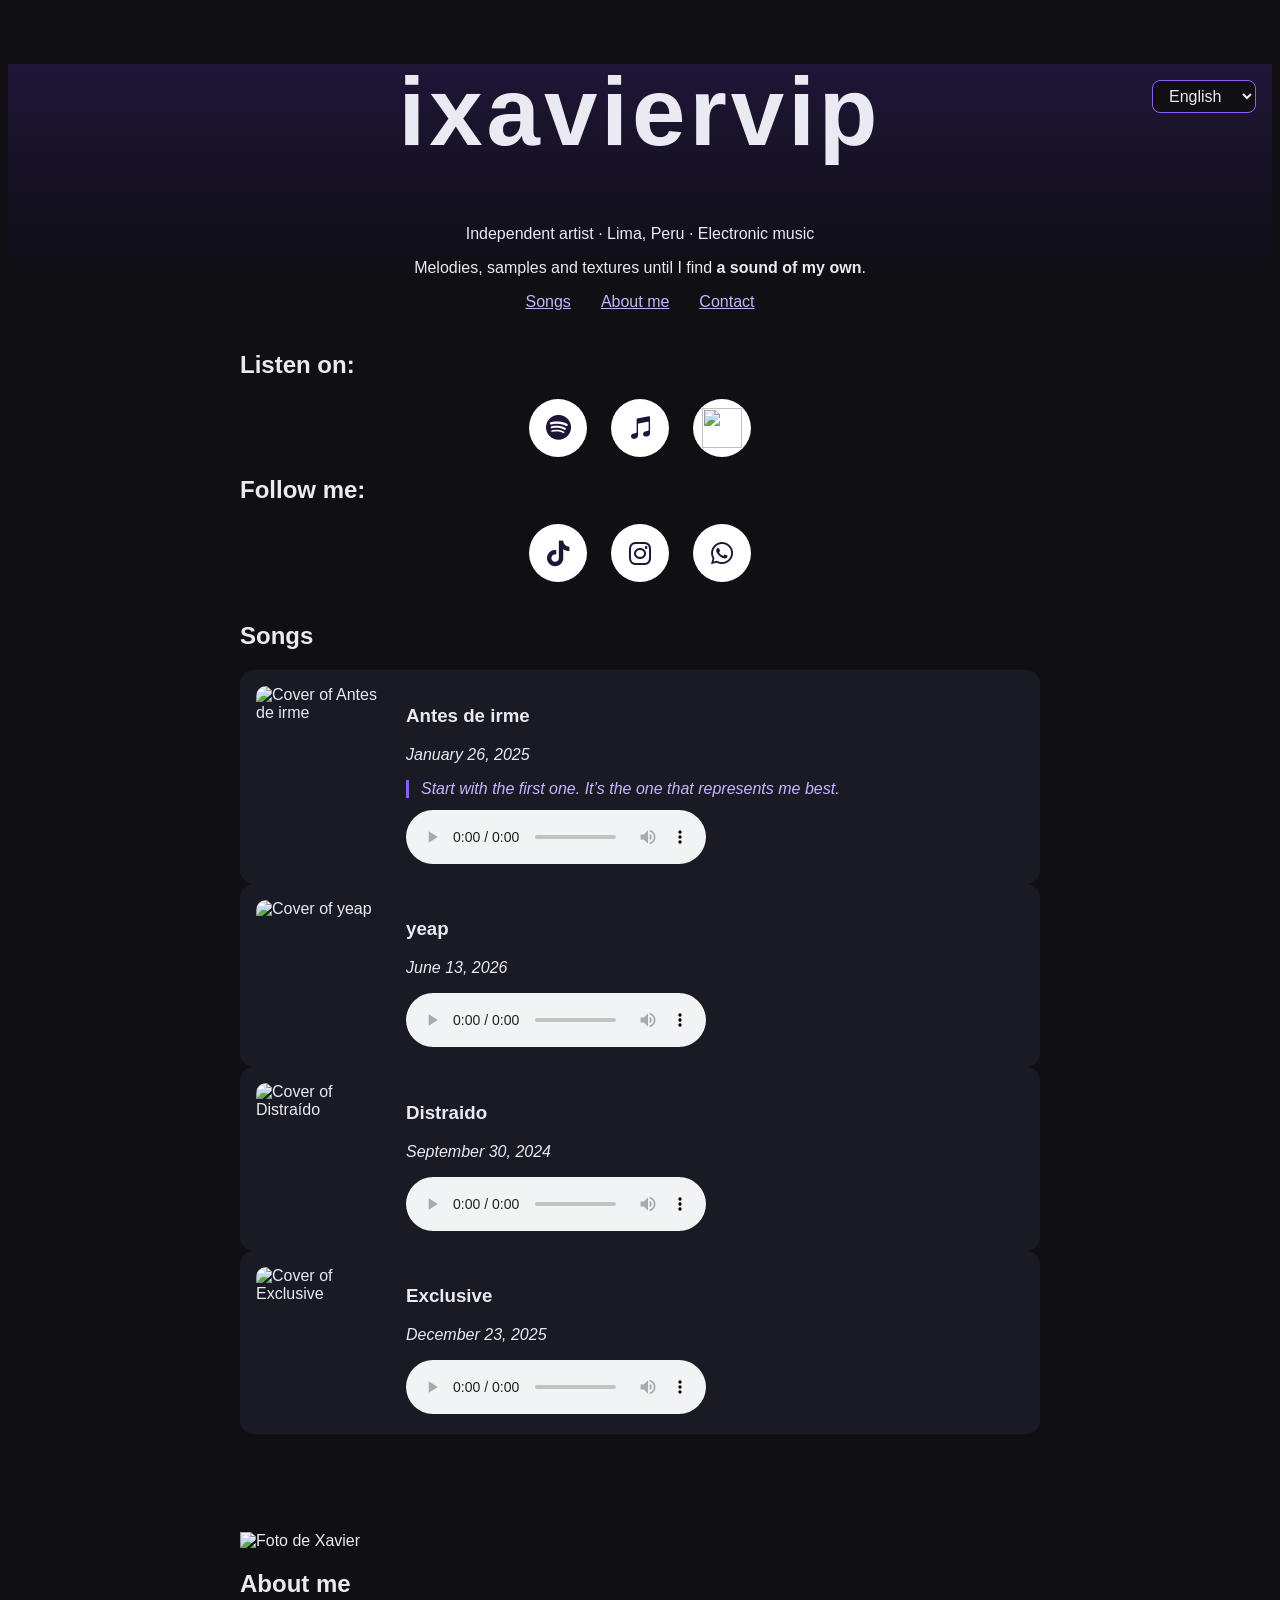
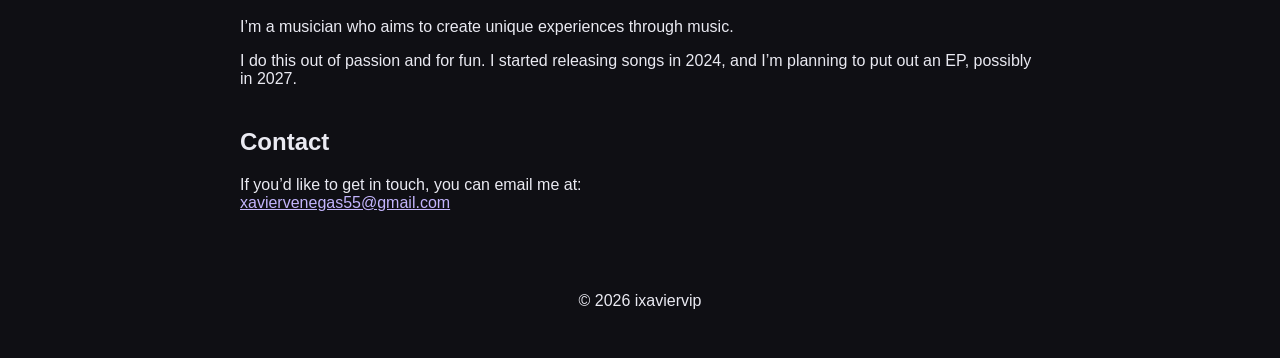
==== en.html @ b295cfc4 "Add English version of the site (en.html)" ====
<!DOCTYPE html> <!-- Indica que es un documento HTML5 -->
<html lang="en"> <!-- Raíz de la página; lang="en" = idioma inglés -->

<!-- ==========================================================
     HEAD: información de la página que no se ve en pantalla
     ========================================================== -->
<head>
    <meta charset="utf-8"> <!-- Permite tildes y la ñ -->
    <meta name="viewport" content="width=device-width, initial-scale=1"> <!-- Adapta la página al móvil -->
    <title>ixaviervip</title> <!-- Texto de la pestaña del navegador -->

    <!-- Fuente Tiny5 Duo (Google Fonts) -->
    <link rel="preconnect" href="https://fonts.googleapis.com">
    <link rel="preconnect" href="https://fonts.gstatic.com" crossorigin>
    <link href="https://fonts.googleapis.com/css2?family=Tiny5+Duo:ital,wght@0,100..900;1,100..900&display=swap" rel="stylesheet">
    <!-- Font Awesome icons -->
    <link rel="stylesheet" href="https://cdnjs.cloudflare.com/ajax/libs/font-awesome/6.5.2/css/all.min.css">

    <!-- Mis estilos -->
    <link rel="stylesheet" href="css/style.css">
</head>

<!-- ==========================================================
     BODY: todo lo que se ve en la página
     ========================================================== -->
<body>

    <!-- 1. CABECERA: nombre y descripción del artista -->
    <header>
        <!-- Language selector (dropdown, top-right corner) -->
    <div class="idiomas">
        <select onchange="location.href=this.value" aria-label="Language">
            <option value="index.html">Español</option>
            <option value="en.html" selected>English</option>
        </select>
    </div>
        <h1>ixaviervip</h1> <!-- Título principal (solo debe haber uno) -->
        <p>Independent artist · Lima, Peru · Electronic music</p>
        <p>Melodies, samples and textures until I find <strong>a sound of my own</strong>.</p> <!-- strong = negrita -->
    </header>

    <!-- 2. MENÚ: enlaces internos que llevan a cada sección por su id -->
    <nav>
        <a href="#canciones">Songs</a>
        <a href="#sobre-mi">About me</a>
        <a href="#contacto">Contact</a>
    </nav>

    <!-- 3. ENLACES: plataformas de música y redes sociales -->
    <section>
    <h2>Listen on:</h2>
        <ul class="redes">
            <li><a href="https://open.spotify.com/artist/0CFzduNz38JecWC8a5LM9j" aria-label="Spotify"><i class="fa-brands fa-spotify"></i></a></li>
            <li><a href="https://music.apple.com/gb/artist/ixaviervip/1759605586" aria-label="Apple Music"><i class="fa-brands fa-itunes-note"></i></a></li>
            <li><a href="https://music.amazon.com.mx/artists/B0DBJC9X1J/ixaviervip" aria-label="Amazon Music"><img src="img/icons/amazon-music.svg" alt=""></a></li>
        </ul>

    <h2>Follow me:</h2>
        <ul class="redes">
            <li><a href="https://www.tiktok.com/@ixaviervip" aria-label="TikTok"><i class="fa-brands fa-tiktok"></i></a></li>
            <li><a href="https://www.instagram.com/ixaviervip/" aria-label="Instagram"><i class="fa-brands fa-instagram"></i></a></li>
            <li><a href="https://whatsapp.com/channel/0029Va5AgJGAYlUStphP7M1o" aria-label="WhatsApp channel"><i class="fa-brands fa-whatsapp"></i></a></li>
        </ul>
    </section>

    <!-- 4. CANCIONES: cada article es una tarjeta (portada + título + fecha + audio) -->
    <section>
        <h2 id="canciones">Songs</h2> <!-- El id es el destino del enlace del menú -->

        <!-- Canción 1 -->
        <article>
            <img src="img/portada_antes_de_irme.png" alt="Cover of Antes de irme" width="130"> <!-- alt = descripción de la imagen -->
            <div> <!-- Agrupa el texto para ponerlo al lado de la portada -->
                <h3>Antes de irme</h3>
                <p><em>January 26, 2025</em></p> <!-- em = cursiva -->
                <blockquote>Start with the first one. It’s the one that represents me best.</blockquote> <!-- Cita -->
                <audio src="audio/Antes-de-irme.wav" controls></audio> <!-- controls = muestra los botones -->
            </div>
        </article>

        <!-- Canción 2 -->
        <article>
            <img src="img/portada_yeap.jpg" alt="Cover of yeap" width="130">
            <div>
                <h3>yeap</h3>
                <p><em>June 13, 2026</em></p>
                <audio src="audio/yeap.wav" controls></audio>
            </div>
        </article>

        <!-- Canción 3 -->
        <article>
            <img src="img/portada_distraido.png" alt="Cover of Distraído" width="130">
            <div>
                <h3>Distraido</h3>
                <p><em>September 30, 2024</em></p>
                <audio src="audio/Distraido.wav" controls></audio>
            </div>
        </article>

        <!-- Canción 4 -->
        <article>
            <img src="img/portada_exclusive.png" alt="Cover of Exclusive" width="130">
            <div>
                <h3>Exclusive</h3>
                <p><em>December 23, 2025</em></p>
                <audio src="audio/Exclusive.wav" controls></audio>
            </div>
        </article>
    </section>

    <br> <!-- Salto de línea para separar secciones (mejor hacerlo con CSS: margin) -->

    <!-- 5. SOBRE MÍ -->
    <section>
        <img src="img/xavier_sobre_mi.jpg" alt="Foto de Xavier" width="260">
        <h2 id="sobre-mi">About me</h2>
        <p>I’m a musician who aims to create unique experiences through music.</p>
        <p>I do this out of passion and for fun. I started releasing songs in 2024, and I’m planning to put out an EP, possibly in 2027.</p>
    </section>

    <!-- 6. CONTACTO -->
    <section>
        <h2 id="contacto">Contact</h2>
        <p>If you’d like to get in touch, you can email me at:<br> <!-- br = salto de línea -->
            <a href="mailto:xaviervenegas55@gmail.com">xaviervenegas55@gmail.com</a> <!-- mailto: abre el correo -->
        </p>
    </section>

    <!-- 7. PIE DE PÁGINA -->
    <footer>
        <p>© 2026 ixaviervip</p>
    </footer>

</body>
</html>
---- css/style.css ----
/* ==========================================================
   ESTILOS DE ixaviervip
   Orden: 1. Base · 2. Cabecera y título · 3. Menú
          4. Secciones · 5. Listas de enlaces
          6. Tarjetas de canciones · 7. Cita
   ========================================================== */


/* ===== 1. BASE: lo que afecta a toda la página ===== */
body {
  background: #0f0f14;           /* fondo oscuro */
  color: #eaeaf2;                /* color del texto */
  font-family: Arial, sans-serif; /* letra de todo el texto */
}


/* ===== 2. CABECERA Y TÍTULO ===== */
header {
  text-align: center;                                /* centra el texto */
  background: linear-gradient(#1f1537, #0f0f14);     /* degradado: morado arriba, oscuro abajo */
  position: relative;                                /* el selector de idioma se coloca respecto al header */
}

.idiomas {
    position: absolute;   /* lo saca del flujo normal */
    top: 16px;            /* separación desde arriba */
    right: 16px;          /* separación desde la derecha */
}

.idiomas select {
    background: #0f0f14;
    color: #eaeaf2;
    border: 1px solid #8b5cf6;
    border-radius: 8px;
    padding: 6px 12px;
    font-size: 1rem;
    cursor: pointer;
}

@media (max-width: 600px) {
    .idiomas {
        position: static;       /* en móvil deja de ser esquina y pasa a ir centrado arriba */
        width: max-content;
        margin: 12px auto 0;
    }
}

h1 {
  font-family: "Tiny5 Duo", sans-serif;   /* fuente de Google Fonts (sans-serif es el respaldo) */
  font-weight: 700;                       /* grosor de la letra */
  font-style: normal;                     /* sin cursiva */
  font-size: clamp(2.5rem, 10vw, 6rem);   /* tamaño: mínimo, ideal según pantalla, máximo */
  letter-spacing: 4px;                    /* espacio entre letras */
  line-height: 1;                         /* altura de línea ajustada */
  font-variation-settings: "ROND" 100;    /* redondea las esquinas de los píxeles */
}

a {
  color: #c4b5fd;                /* color de todos los enlaces: lila claro (legible sobre fondo oscuro) */
}

a:hover {
  color: #ffffff;                /* al pasar el ratón por encima, el enlace se vuelve blanco */
}

/* ===== 3. MENÚ DE NAVEGACIÓN ===== */
nav {
  display: flex;               /* pone los enlaces en fila */
  justify-content: center;     /* los centra */
  gap: 30px;                   /* espacio entre enlaces */
  position: sticky;            /* se queda pegado arriba al bajar */
  top: 0;                      /* pegado al borde superior */
}


/* ===== 4. SECCIONES ===== */
section {
  max-width: 800px;            /* ancho máximo del contenido */
  margin: 40px auto;           /* 40px arriba y abajo; auto = centrada */
}


/* ===== 5. LISTAS DE ENLACES (Escúchame en / Sígueme) ===== */
section ul {
  list-style: none;            /* quita los puntos */
  padding: 0;                  /* quita la sangría */
  display: flex;               /* pone los elementos en fila */
  gap: 16px;                   /* espacio entre ellos */
}

/* ===== BOTONES DE REDES Y PLATAFORMAS (círculos con icono) ===== */
.redes {
  justify-content: center;     /* centra los círculos (ya es flex por "section ul") */
  gap: 24px;                   /* separación entre ellos */
}

.redes a {
  display: flex;
  align-items: center;         /* centra el icono dentro del círculo */
  justify-content: center;
  width: 58px;
  height: 58px;
  border-radius: 50%;          /* lo hace circular */
  background: #ffffff;
  color: #1f1537;              /* color de los iconos de fuente */
  font-size: 1.6rem;           /* tamaño de esos iconos */
  text-decoration: none;
  transition: transform 0.2s, background 0.2s;
}

.redes a:hover {
  transform: translateY(-4px); /* sube un poco al pasar el ratón */
  background: #c4b5fd;         /* fondo lila al pasar el ratón */
}

.redes a img {
  width: 40px;                 /* logo de Amazon Music */
  height: 40px;
}

/* ===== 6. TARJETAS DE CANCIONES ===== */
article {
  display: flex;                    /* portada a la izquierda, texto a la derecha */
  gap: 20px;                        /* espacio entre portada y texto */
  background: #1a1a24;              /* fondo de la tarjeta */
  padding: 16px;                    /* espacio interior */
  border-radius: 14px;              /* esquinas redondeadas */
  transition: transform 0.2s;       /* anima el movimiento al pasar el ratón */
}

article:hover {
  transform: translateY(-4px);      /* la tarjeta sube 4px al pasar el ratón */
}

article img {
  width: 130px;
  height: 130px;                    /* portada cuadrada */
  object-fit: cover;                /* recorta lo que sobre en lugar de estirar */
  border-radius: 10px;              /* esquinas redondeadas */
  flex-shrink: 0;                   /* evita que se encoja al faltar espacio */
}


/* ===== 7. CITA (blockquote) ===== */
blockquote {
  margin: 8px 0 12px;               /* separación arriba y abajo */
  padding-left: 12px;               /* espacio entre la línea y el texto */
  border-left: 3px solid #8b5cf6;   /* línea morada a la izquierda */
  color: #c4b5fd;                   /* color del texto de la cita */
  font-style: italic;               /* cursiva */
}

/* ===== 8. PIE DE PÁGINA ===== */
footer {
  text-align: center;   /* centra el texto */
  padding: 24px;        /* espacio arriba y abajo */
}
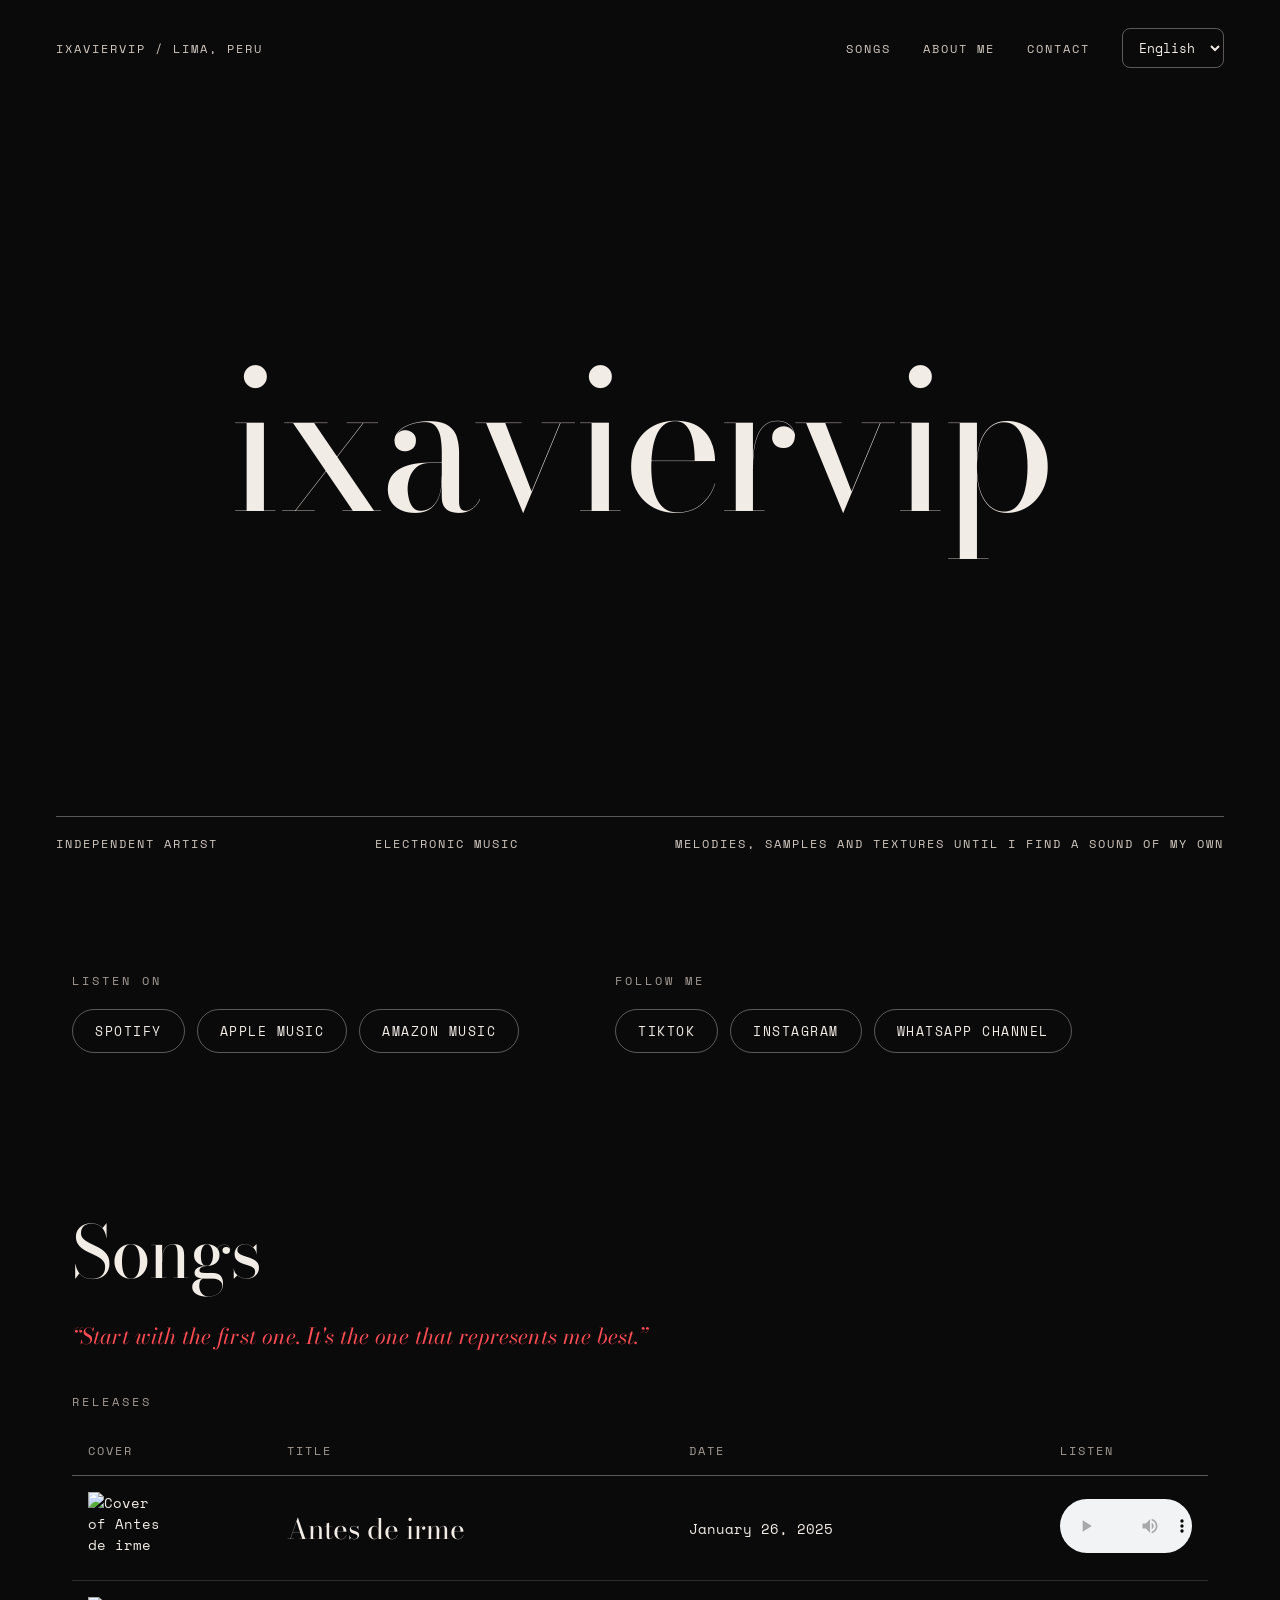
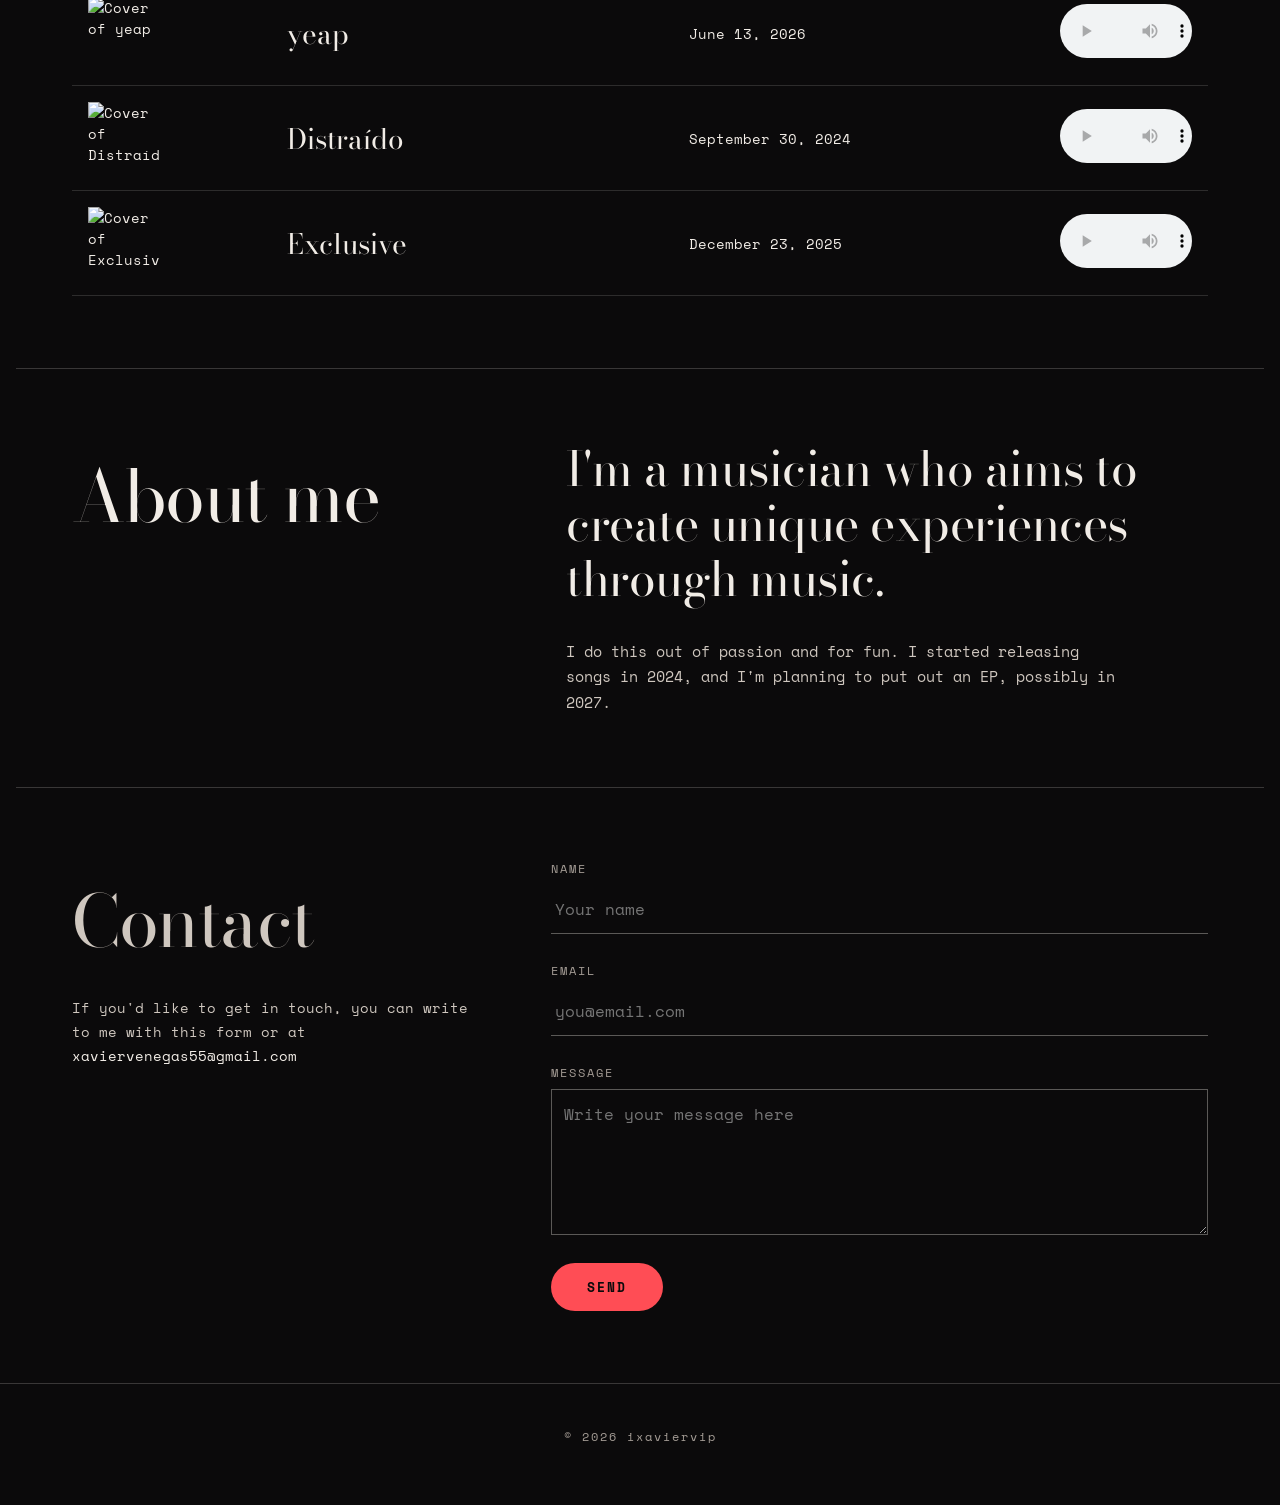
==== commit 6e1b772c: "Refactor HTML structure and improve semantics" ====
--- a/en.html
+++ b/en.html
@@ -1,136 +1,157 @@
-<!DOCTYPE html> <!-- Indica que es un documento HTML5 -->
-<html lang="en"> <!-- Raíz de la página; lang="en" = idioma inglés -->
+<!DOCTYPE html> <!-- Documento HTML5 -->
+<html lang="en"> <!-- lang="en" = esta página está en inglés -->
+    <head>
+        <meta charset="UTF-8"> <!-- Permite tildes y ñ -->
+        <meta name="viewport" content="width=device-width, initial-scale=1.0"> <!-- Adapta al móvil -->
+        <title>ixaviervip</title> <!-- Texto de la pestaña -->
 
-<!-- ==========================================================
-     HEAD: información de la página que no se ve en pantalla
-     ========================================================== -->
-<head>
-    <meta charset="utf-8"> <!-- Permite tildes y la ñ -->
-    <meta name="viewport" content="width=device-width, initial-scale=1"> <!-- Adapta la página al móvil -->
-    <title>ixaviervip</title> <!-- Texto de la pestaña del navegador -->
+        <!-- Fuentes de Google: Bodoni Moda (títulos) y Space Mono (textos pequeños) -->
+        <link rel="preconnect" href="https://fonts.googleapis.com">
+        <link rel="preconnect" href="https://fonts.gstatic.com" crossorigin>
+        <link href="https://fonts.googleapis.com/css2?family=Bodoni+Moda:ital,opsz,wght@0,6..96,400;1,6..96,400&family=Space+Mono:wght@400;700&display=swap" rel="stylesheet">
 
-    <!-- Fuente Tiny5 Duo (Google Fonts) -->
-    <link rel="preconnect" href="https://fonts.googleapis.com">
-    <link rel="preconnect" href="https://fonts.gstatic.com" crossorigin>
-    <link href="https://fonts.googleapis.com/css2?family=Tiny5+Duo:ital,wght@0,100..900;1,100..900&display=swap" rel="stylesheet">
-    <!-- Font Awesome icons -->
-    <link rel="stylesheet" href="https://cdnjs.cloudflare.com/ajax/libs/font-awesome/6.5.2/css/all.min.css">
+        <!-- Mis estilos (los mismos que en index.html) -->
+        <link rel="stylesheet" href="css/style.css">
+    </head>
+    <body>
+        <!-- 1. CABECERA: foto de fondo, menú, selector de idioma y título -->
+        <header class="hero">
+            <!-- Barra superior: nombre a la izquierda, menú e idioma a la derecha -->
+            <div class="barra">
+                <span class="etiqueta">ixaviervip / Lima, Peru</span> <!-- span = texto en línea sin significado especial -->
 
-    <!-- Mis estilos -->
-    <link rel="stylesheet" href="css/style.css">
-</head>
+                <nav class="menu"> <!-- nav = menú; los href="#..." saltan a la sección con ese id -->
+                    <a href="#canciones">Songs</a>
+                    <a href="#sobre-mi">About me</a>
+                    <a href="#contacto">Contact</a>
 
-<!-- ==========================================================
-     BODY: todo lo que se ve en la página
-     ========================================================== -->
-<body>
+                    <!-- select = desplegable; al cambiar, onchange lleva a la página elegida -->
+                    <select onchange="location.href=this.value" aria-label="Language">
+                        <option value="index.html">Español</option>
+                        <option value="en.html" selected>English</option> <!-- selected = aquí la opción activa es English -->
+                    </select>
+                </nav>
+            </div>
 
-    <!-- 1. CABECERA: nombre y descripción del artista -->
-    <header>
-        <!-- Language selector (dropdown, top-right corner) -->
-    <div class="idiomas">
-        <select onchange="location.href=this.value" aria-label="Language">
-            <option value="index.html">Español</option>
-            <option value="en.html" selected>English</option>
-        </select>
-    </div>
-        <h1>ixaviervip</h1> <!-- Título principal (solo debe haber uno) -->
-        <p>Independent artist · Lima, Peru · Electronic music</p>
-        <p>Melodies, samples and textures until I find <strong>a sound of my own</strong>.</p> <!-- strong = negrita -->
-    </header>
+            <h1>ixaviervip</h1> <!-- Título principal (solo uno por página) -->
 
-    <!-- 2. MENÚ: enlaces internos que llevan a cada sección por su id -->
-    <nav>
-        <a href="#canciones">Songs</a>
-        <a href="#sobre-mi">About me</a>
-        <a href="#contacto">Contact</a>
-    </nav>
+            <!-- Tres datos pequeños en la parte de abajo -->
+            <div class="datos">
+                <span>Independent artist</span>
+                <span>Electronic music</span>
+                <span>Melodies, samples and textures until I find a sound of my own</span>
+            </div>
+        </header>
 
-    <!-- 3. ENLACES: plataformas de música y redes sociales -->
-    <section>
-    <h2>Listen on:</h2>
-        <ul class="redes">
-            <li><a href="https://open.spotify.com/artist/0CFzduNz38JecWC8a5LM9j" aria-label="Spotify"><i class="fa-brands fa-spotify"></i></a></li>
-            <li><a href="https://music.apple.com/gb/artist/ixaviervip/1759605586" aria-label="Apple Music"><i class="fa-brands fa-itunes-note"></i></a></li>
-            <li><a href="https://music.amazon.com.mx/artists/B0DBJC9X1J/ixaviervip" aria-label="Amazon Music"><img src="img/icons/amazon-music.svg" alt=""></a></li>
-        </ul>
+        <!-- 2. ENLACES: plataformas de música y redes -->
+        <section class="enlaces">
+            <div>
+                <h2 class="etiqueta-seccion">Listen on</h2>
+                <ul class="pills"> <!-- ul = lista; cada li es un elemento -->
+                    <li><a class="pill" href="https://open.spotify.com/artist/0CFzduNz38JecWC8a5LM9j">Spotify</a></li>
+                    <li><a class="pill" href="https://music.apple.com/gb/artist/ixaviervip/1759605586">Apple Music</a></li>
+                    <li><a class="pill" href="https://music.amazon.com.mx/artists/B0DBJC9X1J/ixaviervip">Amazon Music</a></li>
+                </ul>
+            </div>
 
-    <h2>Follow me:</h2>
-        <ul class="redes">
-            <li><a href="https://www.tiktok.com/@ixaviervip" aria-label="TikTok"><i class="fa-brands fa-tiktok"></i></a></li>
-            <li><a href="https://www.instagram.com/ixaviervip/" aria-label="Instagram"><i class="fa-brands fa-instagram"></i></a></li>
-            <li><a href="https://whatsapp.com/channel/0029Va5AgJGAYlUStphP7M1o" aria-label="WhatsApp channel"><i class="fa-brands fa-whatsapp"></i></a></li>
-        </ul>
-    </section>
+            <div>
+                <h2 class="etiqueta-seccion">Follow me</h2>
+                <ul class="pills">
+                    <li><a class="pill" href="https://www.tiktok.com/@ixaviervip">TikTok</a></li>
+                    <li><a class="pill" href="https://www.instagram.com/ixaviervip/">Instagram</a></li>
+                    <li><a class="pill" href="https://whatsapp.com/channel/0029Va5AgJGAYlUStphP7M1o">WhatsApp channel</a></li>
+                </ul>
+            </div>
+        </section>
 
-    <!-- 4. CANCIONES: cada article es una tarjeta (portada + título + fecha + audio) -->
-    <section>
-        <h2 id="canciones">Songs</h2> <!-- El id es el destino del enlace del menú -->
+        <!-- 3. CANCIONES: cita + tabla -->
+        <section>
+            <h2 id="canciones" class="titulo-grande">Songs</h2> <!-- el id se queda igual: es el destino del enlace del menú -->
+            <blockquote class="cita">“Start with the first one. It's the one that represents me best.”</blockquote> <!-- blockquote = cita -->
 
-        <!-- Canción 1 -->
-        <article>
-            <img src="img/portada_antes_de_irme.png" alt="Cover of Antes de irme" width="130"> <!-- alt = descripción de la imagen -->
-            <div> <!-- Agrupa el texto para ponerlo al lado de la portada -->
-                <h3>Antes de irme</h3>
-                <p><em>January 26, 2025</em></p> <!-- em = cursiva -->
-                <blockquote>Start with the first one. It’s the one that represents me best.</blockquote> <!-- Cita -->
-                <audio src="audio/Antes-de-irme.wav" controls></audio> <!-- controls = muestra los botones -->
+            <div class="tabla-caja"> <!-- caja con scroll horizontal si la pantalla es estrecha -->
+                <table> <!-- table = tabla -->
+                    <caption>Releases</caption> <!-- título de la tabla -->
+                    <thead> <!-- cabecera de la tabla -->
+                        <tr> <!-- tr = fila -->
+                            <th scope="col">Cover</th> <!-- th = celda de título; scope="col" = título de columna -->
+                            <th scope="col">Title</th>
+                            <th scope="col">Date</th>
+                            <th scope="col">Listen</th>
+                        </tr>
+                    </thead>
+                    <tbody> <!-- cuerpo: una fila por canción -->
+                        <tr>
+                            <td><img src="img/portada_antes_de_irme.png" alt="Cover of Antes de irme"></td> <!-- td = celda normal; alt = descripción de la imagen -->
+                            <th scope="row">Antes de irme</th> <!-- scope="row" = título de fila -->
+                            <td>January 26, 2025</td>
+                            <td><audio src="audio/Antes-de-irme.wav" controls></audio></td>
+                        </tr>
+                        <tr>
+                            <td><img src="img/portada_yeap.jpg" alt="Cover of yeap"></td>
+                            <th scope="row">yeap</th>
+                            <td>June 13, 2026</td>
+                            <td><audio src="audio/yeap.wav" controls></audio></td>
+                        </tr>
+                        <tr>
+                            <td><img src="img/portada_distraido.png" alt="Cover of Distraído"></td>
+                            <th scope="row">Distraído</th>
+                            <td>September 30, 2024</td>
+                            <td><audio src="audio/Distraido.wav" controls></audio></td>
+                        </tr>
+                        <tr>
+                            <td><img src="img/portada_exclusive.png" alt="Cover of Exclusive"></td>
+                            <th scope="row">Exclusive</th>
+                            <td>December 23, 2025</td>
+                            <td><audio src="audio/Exclusive.wav" controls></audio></td>
+                        </tr>
+                    </tbody>
+                </table>
             </div>
-        </article>
+        </section>
 
-        <!-- Canción 2 -->
-        <article>
-            <img src="img/portada_yeap.jpg" alt="Cover of yeap" width="130">
-            <div>
-                <h3>yeap</h3>
-                <p><em>June 13, 2026</em></p>
-                <audio src="audio/yeap.wav" controls></audio>
+        <!-- 4. SOBRE MÍ -->
+        <section class="sobre">
+            <h2 id="sobre-mi" class="titulo-grande">About me</h2> <!-- el id se queda en español: el menú lo usa -->
+            <div class="sobre-texto">
+                <p class="frase">I'm a musician who aims to create unique experiences through music.</p>
+                <p class="detalle">I do this out of passion and for fun. I started releasing songs in 2024, and I'm planning to put out an EP, possibly in 2027.</p>
             </div>
-        </article>
+        </section>
 
-        <!-- Canción 3 -->
-        <article>
-            <img src="img/portada_distraido.png" alt="Cover of Distraído" width="130">
-            <div>
-                <h3>Distraido</h3>
-                <p><em>September 30, 2024</em></p>
-                <audio src="audio/Distraido.wav" controls></audio>
+        <!-- 5. CONTACTO: formulario -->
+        <section class="contacto">
+            <div class="contacto-info">
+                <h2 id="contacto" class="titulo-grande">Contact</h2>
+                <p>If you'd like to get in touch, you can write to me with this form or at<br> <!-- br = salto de línea -->
+                    <a href="mailto:xaviervenegas55@gmail.com">xaviervenegas55@gmail.com</a> <!-- mailto: abre el correo -->
+                </p>
             </div>
-        </article>
 
-        <!-- Canción 4 -->
-        <article>
-            <img src="img/portada_exclusive.png" alt="Cover of Exclusive" width="130">
-            <div>
-                <h3>Exclusive</h3>
-                <p><em>December 23, 2025</em></p>
-                <audio src="audio/Exclusive.wav" controls></audio>
-            </div>
-        </article>
-    </section>
+            <!-- form = formulario; action = a dónde se envían los datos; method="post" = enviar sin mostrarlos en la URL -->
+            <form class="formulario" action="https://formspree.io/f/xzerbezj" method="post">
+                <div class="campo">
+                    <label for="nombre">Name</label> <!-- label for="x" se une al campo con id="x" -->
+                    <input id="nombre" name="nombre" type="text" placeholder="Your name" required> <!-- required = obligatorio -->
+                </div>
 
-    <br> <!-- Salto de línea para separar secciones (mejor hacerlo con CSS: margin) -->
+                <div class="campo">
+                    <label for="correo">Email</label>
+                    <input id="correo" name="email" type="email" placeholder="you@email.com" required> <!-- type="email" valida el formato -->
+                </div>
 
-    <!-- 5. SOBRE MÍ -->
-    <section>
-        <img src="img/xavier_sobre_mi.jpg" alt="Foto de Xavier" width="260">
-        <h2 id="sobre-mi">About me</h2>
-        <p>I’m a musician who aims to create unique experiences through music.</p>
-        <p>I do this out of passion and for fun. I started releasing songs in 2024, and I’m planning to put out an EP, possibly in 2027.</p>
-    </section>
+                <div class="campo">
+                    <label for="mensaje">Message</label>
+                    <textarea id="mensaje" name="mensaje" rows="5" placeholder="Write your message here" required></textarea> <!-- textarea = texto largo -->
+                </div>
 
-    <!-- 6. CONTACTO -->
-    <section>
-        <h2 id="contacto">Contact</h2>
-        <p>If you’d like to get in touch, you can email me at:<br> <!-- br = salto de línea -->
-            <a href="mailto:xaviervenegas55@gmail.com">xaviervenegas55@gmail.com</a> <!-- mailto: abre el correo -->
-        </p>
-    </section>
+                <button type="submit">Send</button> <!-- botón que envía el formulario -->
+            </form>
+        </section>
 
-    <!-- 7. PIE DE PÁGINA -->
-    <footer>
-        <p>© 2026 ixaviervip</p>
-    </footer>
-
-</body>
+        <!-- 6. PIE DE PÁGINA -->
+        <footer>
+            <p>© 2026 ixaviervip</p>
+        </footer>
+    </body>
 </html>
--- a/css/style.css
+++ b/css/style.css
@@ -1,157 +1,360 @@
-/* ==========================================================
-   ESTILOS DE ixaviervip
-   Orden: 1. Base · 2. Cabecera y título · 3. Menú
-          4. Secciones · 5. Listas de enlaces
-          6. Tarjetas de canciones · 7. Cita
-   ========================================================== */
-
-
-/* ===== 1. BASE: lo que afecta a toda la página ===== */
+/* ===== 1. VARIABLES: los colores y fuentes se definen una vez y se reutilizan ===== */
+:root {
+  --fondo: #0b0a0b;                       /* negro suave */
+  --texto: #f1ece6;                       /* blanco cálido */
+  --apagado: #a39b94;                     /* gris para etiquetas */
+  --acento: #ff4d55;                      /* rojo (sale de tu foto) */
+  --linea: rgba(241, 236, 230, 0.35);     /* líneas finas */
+  --serif: "Bodoni Moda", serif;          /* letra elegante para títulos */
+  --mono: "Space Mono", monospace;        /* letra técnica para detalles */
+}
+
+/* ===== 2. BASE ===== */
+* {
+  box-sizing: border-box;      /* el padding no agranda las cajas */
+}
+
 body {
-  background: #0f0f14;           /* fondo oscuro */
-  color: #eaeaf2;                /* color del texto */
-  font-family: Arial, sans-serif; /* letra de todo el texto */
-}
-
-
-/* ===== 2. CABECERA Y TÍTULO ===== */
-header {
-  text-align: center;                                /* centra el texto */
-  background: linear-gradient(#1f1537, #0f0f14);     /* degradado: morado arriba, oscuro abajo */
-  position: relative;                                /* el selector de idioma se coloca respecto al header */
-}
-
-.idiomas {
-    position: absolute;   /* lo saca del flujo normal */
-    top: 16px;            /* separación desde arriba */
-    right: 16px;          /* separación desde la derecha */
-}
-
-.idiomas select {
-    background: #0f0f14;
-    color: #eaeaf2;
-    border: 1px solid #8b5cf6;
-    border-radius: 8px;
-    padding: 6px 12px;
-    font-size: 1rem;
-    cursor: pointer;
-}
-
-@media (max-width: 600px) {
-    .idiomas {
-        position: static;       /* en móvil deja de ser esquina y pasa a ir centrado arriba */
-        width: max-content;
-        margin: 12px auto 0;
-    }
+  margin: 0;                   /* quita el margen por defecto */
+  background: var(--fondo);
+  color: var(--texto);
+  font-family: var(--mono);
+}
+
+a {
+  color: var(--texto);
+  text-decoration: none;       /* sin subrayado */
+}
+
+a:hover {
+  color: var(--acento);        /* al pasar el ratón se vuelve rojo */
+}
+
+/* Cada sección: ancho máximo, centrada y con aire alrededor */
+section {
+  max-width: 1248px;
+  margin: 0 auto;              /* auto = centrada */
+  padding: 72px 56px;
+}
+
+/* Etiqueta pequeña en mayúsculas, la usan varios títulos */
+.etiqueta-seccion {
+  margin: 0 0 20px;
+  font-family: var(--mono);
+  font-weight: 400;
+  font-size: 12px;
+  letter-spacing: 3px;         /* espacio entre letras */
+  text-transform: uppercase;   /* todo en mayúsculas */
+  color: var(--apagado);
+}
+
+/* Título grande en serif (Canciones, Contacto) */
+.titulo-grande {
+  margin: 0 0 12px;
+  font-family: var(--serif);
+  font-weight: 400;
+  font-size: clamp(40px, 6vw, 72px);   /* mínimo, ideal según pantalla, máximo */
+  letter-spacing: -0.02em;
+}
+
+/* ===== 3. CABECERA (HERO) ===== */
+.hero {
+  min-height: 100vh;                   /* ocupa toda la altura de la pantalla */
+  display: flex;
+  flex-direction: column;              /* apila: barra, título, datos */
+  justify-content: space-between;      /* barra arriba, título en medio, datos abajo */
+  padding: 28px 56px 48px;
+  /* capa oscura (degradado) + foto; la ruta lleva ../ porque se cuenta desde la carpeta css/ */
+  background-image:
+    linear-gradient(rgba(11, 10, 11, 0.55), rgba(11, 10, 11, 0.92)),
+    url("../img/hero.jpg");
+  background-size: cover;              /* la foto cubre todo sin deformarse */
+  background-position: center 35%;
+}
+
+.barra {
+  display: flex;
+  flex-wrap: wrap;                     /* en pantallas pequeñas pasa a otra línea */
+  justify-content: space-between;      /* uno a cada lado */
+  align-items: center;
+  gap: 16px 32px;
+}
+
+/* Textos pequeños en mayúsculas de la cabecera */
+.etiqueta,
+.menu a,
+.datos span {
+  font-family: var(--mono);
+  font-size: 12px;
+  letter-spacing: 2px;
+  text-transform: uppercase;
+  color: #cfc7bf;
+}
+
+.menu {
+  display: flex;
+  flex-wrap: wrap;
+  align-items: center;
+  gap: 12px 32px;
+}
+
+.menu a:hover {
+  color: var(--acento);
+}
+
+/* Desplegable de idioma */
+.menu select {
+  background: transparent;
+  color: var(--texto);
+  border: 1px solid var(--linea);
+  border-radius: 8px;
+  padding: 8px 12px;
+  font-family: var(--mono);
+  font-size: 13px;
+  cursor: pointer;
+}
+
+.menu select option {
+  background: var(--fondo);            /* para que la lista desplegada se lea */
+  color: var(--texto);
 }
 
 h1 {
-  font-family: "Tiny5 Duo", sans-serif;   /* fuente de Google Fonts (sans-serif es el respaldo) */
-  font-weight: 700;                       /* grosor de la letra */
-  font-style: normal;                     /* sin cursiva */
-  font-size: clamp(2.5rem, 10vw, 6rem);   /* tamaño: mínimo, ideal según pantalla, máximo */
-  letter-spacing: 4px;                    /* espacio entre letras */
-  line-height: 1;                         /* altura de línea ajustada */
-  font-variation-settings: "ROND" 100;    /* redondea las esquinas de los píxeles */
-}
-
-a {
-  color: #c4b5fd;                /* color de todos los enlaces: lila claro (legible sobre fondo oscuro) */
-}
-
-a:hover {
-  color: #ffffff;                /* al pasar el ratón por encima, el enlace se vuelve blanco */
-}
-
-/* ===== 3. MENÚ DE NAVEGACIÓN ===== */
-nav {
-  display: flex;               /* pone los enlaces en fila */
-  justify-content: center;     /* los centra */
-  gap: 30px;                   /* espacio entre enlaces */
-  position: sticky;            /* se queda pegado arriba al bajar */
-  top: 0;                      /* pegado al borde superior */
-}
-
-
-/* ===== 4. SECCIONES ===== */
-section {
-  max-width: 800px;            /* ancho máximo del contenido */
-  margin: 40px auto;           /* 40px arriba y abajo; auto = centrada */
-}
-
-
-/* ===== 5. LISTAS DE ENLACES (Escúchame en / Sígueme) ===== */
-section ul {
-  list-style: none;            /* quita los puntos */
-  padding: 0;                  /* quita la sangría */
-  display: flex;               /* pone los elementos en fila */
-  gap: 16px;                   /* espacio entre ellos */
-}
-
-/* ===== BOTONES DE REDES Y PLATAFORMAS (círculos con icono) ===== */
-.redes {
-  justify-content: center;     /* centra los círculos (ya es flex por "section ul") */
-  gap: 24px;                   /* separación entre ellos */
-}
-
-.redes a {
-  display: flex;
-  align-items: center;         /* centra el icono dentro del círculo */
-  justify-content: center;
-  width: 58px;
-  height: 58px;
-  border-radius: 50%;          /* lo hace circular */
-  background: #ffffff;
-  color: #1f1537;              /* color de los iconos de fuente */
-  font-size: 1.6rem;           /* tamaño de esos iconos */
-  text-decoration: none;
-  transition: transform 0.2s, background 0.2s;
-}
-
-.redes a:hover {
-  transform: translateY(-4px); /* sube un poco al pasar el ratón */
-  background: #c4b5fd;         /* fondo lila al pasar el ratón */
-}
-
-.redes a img {
-  width: 40px;                 /* logo de Amazon Music */
-  height: 40px;
-}
-
-/* ===== 6. TARJETAS DE CANCIONES ===== */
-article {
-  display: flex;                    /* portada a la izquierda, texto a la derecha */
-  gap: 20px;                        /* espacio entre portada y texto */
-  background: #1a1a24;              /* fondo de la tarjeta */
-  padding: 16px;                    /* espacio interior */
-  border-radius: 14px;              /* esquinas redondeadas */
-  transition: transform 0.2s;       /* anima el movimiento al pasar el ratón */
-}
-
-article:hover {
-  transform: translateY(-4px);      /* la tarjeta sube 4px al pasar el ratón */
-}
-
-article img {
-  width: 130px;
-  height: 130px;                    /* portada cuadrada */
-  object-fit: cover;                /* recorta lo que sobre en lugar de estirar */
-  border-radius: 10px;              /* esquinas redondeadas */
-  flex-shrink: 0;                   /* evita que se encoja al faltar espacio */
-}
-
-
-/* ===== 7. CITA (blockquote) ===== */
-blockquote {
-  margin: 8px 0 12px;               /* separación arriba y abajo */
-  padding-left: 12px;               /* espacio entre la línea y el texto */
-  border-left: 3px solid #8b5cf6;   /* línea morada a la izquierda */
-  color: #c4b5fd;                   /* color del texto de la cita */
-  font-style: italic;               /* cursiva */
+  margin: 0;
+  font-family: var(--serif);
+  font-weight: 400;
+  font-size: clamp(56px, 15vw, 232px); /* enorme y se adapta a la pantalla */
+  line-height: 0.9;
+  letter-spacing: -0.03em;             /* letras muy juntas */
+  text-align: center;
+}
+
+.datos {
+  display: flex;
+  flex-wrap: wrap;
+  justify-content: space-between;
+  gap: 16px 40px;
+  border-top: 1px solid var(--linea);  /* línea fina encima */
+  padding-top: 18px;
+}
+
+/* ===== 4. ENLACES (botones en forma de píldora) ===== */
+.enlaces {
+  display: flex;
+  flex-wrap: wrap;
+  gap: 40px 96px;                      /* separación entre los dos grupos */
+}
+
+.pills {
+  list-style: none;                    /* sin puntos */
+  padding: 0;
+  margin: 0;
+  display: flex;
+  flex-wrap: wrap;
+  gap: 12px;
+}
+
+.pill {
+  display: inline-flex;
+  align-items: center;
+  min-height: 44px;                    /* tamaño cómodo para tocar en móvil */
+  padding: 0 22px;
+  border: 1px solid var(--linea);
+  border-radius: 999px;                /* extremos totalmente redondos */
+  font-size: 13px;
+  letter-spacing: 1.5px;
+  text-transform: uppercase;
+}
+
+.pill:hover {
+  background: var(--texto);            /* se rellena al pasar el ratón */
+  color: var(--fondo);
+}
+
+/* ===== 5. CANCIONES ===== */
+.cita {
+  margin: 0 0 40px;
+  font-family: var(--serif);
+  font-style: italic;
+  font-size: 22px;
+  color: var(--acento);
+}
+
+.tabla-caja {
+  overflow-x: auto;                    /* scroll lateral si no cabe */
+}
+
+table {
+  width: 100%;
+  min-width: 640px;
+  border-collapse: collapse;           /* une los bordes de las celdas */
+  font-size: 14px;
+}
+
+caption {
+  text-align: left;
+  padding-bottom: 16px;
+  font-size: 12px;
+  letter-spacing: 3px;
+  text-transform: uppercase;
+  color: var(--apagado);
+}
+
+th,
+td {
+  padding: 16px;
+  text-align: left;
+  border-bottom: 1px solid rgba(241, 236, 230, 0.15);   /* línea tenue entre filas */
+}
+
+thead th {                             /* títulos de columna */
+  font-size: 12px;
+  font-weight: 400;
+  letter-spacing: 2px;
+  text-transform: uppercase;
+  color: var(--apagado);
+  border-bottom: 1px solid var(--linea);
+}
+
+tbody th {                             /* nombre de la canción */
+  font-family: var(--serif);
+  font-weight: 400;
+  font-size: 28px;
+}
+
+td img {
+  display: block;
+  width: 72px;
+  height: 72px;
+  object-fit: cover;                   /* recorta en vez de estirar */
+}
+
+audio {
+  width: 100%;
+  max-width: 260px;
+}
+
+/* ===== 6. SOBRE MÍ ===== */
+.sobre {
+  display: flex;
+  flex-wrap: wrap;
+  gap: 32px 80px;
+  border-top: 1px solid rgba(241, 236, 230, 0.2);   /* línea que separa secciones */
+}
+
+.sobre .titulo-grande {
+  flex: 1 1 360px;                     /* columna izquierda, más ancha para el título grande */
+  margin: 0;                           /* sin margen para que quede alineado con el texto */
+}
+
+.sobre-texto {
+  flex: 3 1 480px;                     /* columna ancha a la derecha */
+  min-width: 0;
+}
+
+.frase {
+  margin: 0 0 32px;
+  font-family: var(--serif);
+  font-size: clamp(28px, 4vw, 48px);
+  line-height: 1.15;
+  letter-spacing: -0.01em;
+}
+
+.detalle {
+  margin: 0;
+  max-width: 560px;
+  font-size: 15px;
+  line-height: 1.7;                    /* más aire entre líneas */
+  color: #cfc7bf;
+}
+
+/* ===== 7. CONTACTO ===== */
+.contacto {
+  display: flex;
+  flex-wrap: wrap;
+  gap: 40px 80px;
+  border-top: 1px solid rgba(241, 236, 230, 0.2);
+}
+
+.contacto-info {
+  flex: 1 1 280px;
+  font-size: 14px;
+  line-height: 1.7;
+  color: #cfc7bf;
+}
+
+.formulario {
+  flex: 2 1 420px;
+  min-width: 0;
+  display: flex;
+  flex-direction: column;
+  gap: 28px;                           /* separación entre campos */
+}
+
+.campo {
+  display: flex;
+  flex-direction: column;              /* etiqueta encima del campo */
+  gap: 8px;
+}
+
+label {
+  font-size: 12px;
+  letter-spacing: 2px;
+  text-transform: uppercase;
+  color: var(--apagado);
+}
+
+input,
+textarea {
+  background: transparent;
+  color: var(--texto);
+  border: 0;
+  border-bottom: 1px solid var(--linea);   /* solo una línea debajo */
+  padding: 12px 4px;
+  font-family: var(--mono);
+  font-size: 16px;
+}
+
+textarea {
+  border: 1px solid var(--linea);      /* el mensaje con caja completa */
+  padding: 12px;
+  resize: vertical;                    /* solo se puede estirar hacia abajo */
+}
+
+input:focus,
+textarea:focus {
+  outline: 2px solid var(--acento);    /* resalta el campo que estás escribiendo */
+  outline-offset: 2px;
+}
+
+button {
+  align-self: flex-start;              /* el botón no se estira a todo el ancho */
+  min-height: 48px;
+  padding: 0 36px;
+  background: var(--acento);
+  color: var(--fondo);
+  border: 0;
+  border-radius: 999px;
+  font-family: var(--mono);
+  font-weight: 700;
+  font-size: 13px;
+  letter-spacing: 2px;
+  text-transform: uppercase;
+  cursor: pointer;
 }
 
 /* ===== 8. PIE DE PÁGINA ===== */
 footer {
-  text-align: center;   /* centra el texto */
-  padding: 24px;        /* espacio arriba y abajo */
-}
+  padding: 32px 56px 48px;
+  text-align: center;
+  border-top: 1px solid rgba(241, 236, 230, 0.2);
+  font-size: 12px;
+  letter-spacing: 2px;
+  color: var(--apagado);
+}
+
+/* ===== 9. MÓVIL: menos aire en pantallas pequeñas ===== */
+@media (max-width: 600px) {
+  .hero { padding: 20px 20px 32px; }
+  section { padding: 48px 20px; }
+}
